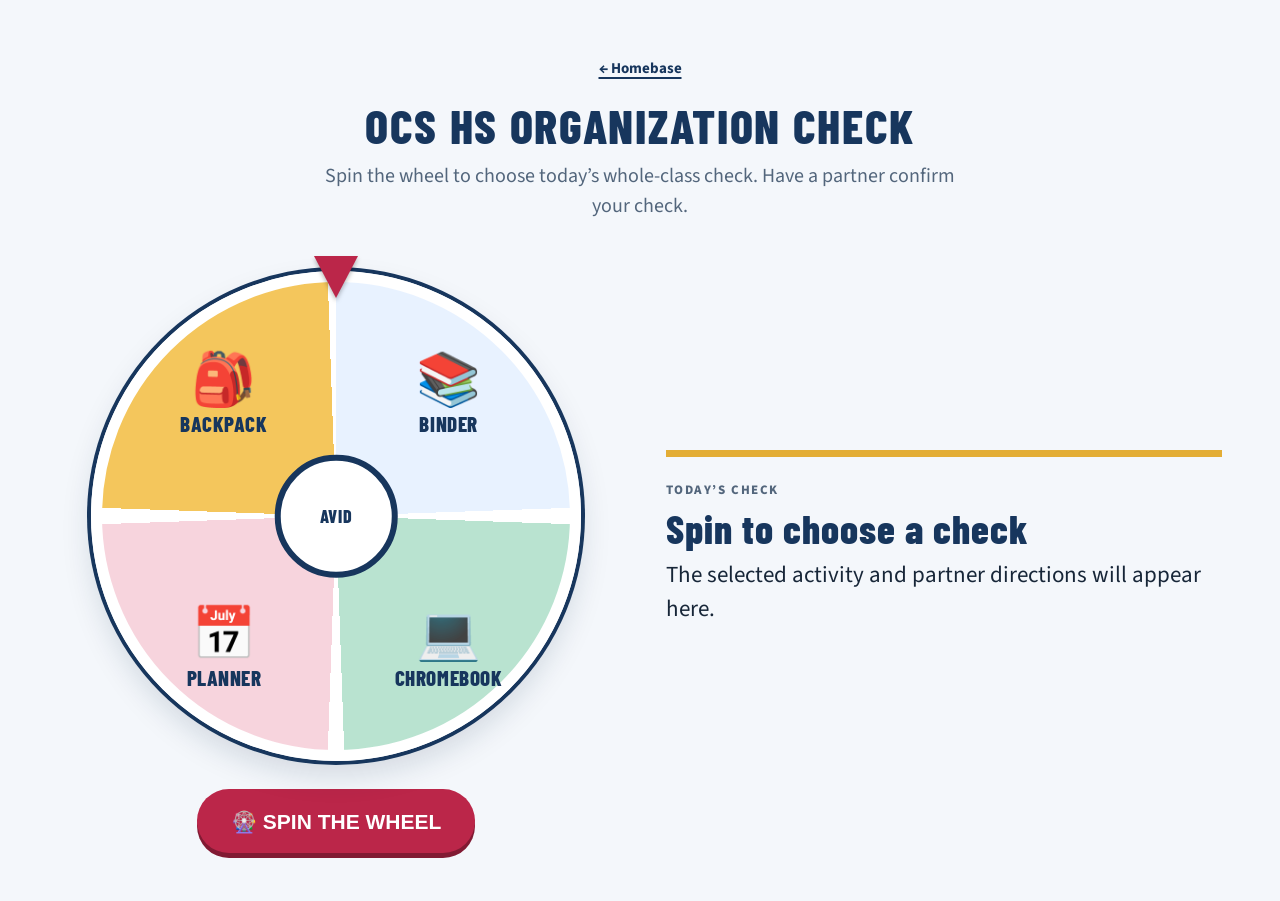
==== avid-check/index.html @ 5d4efcbe "Show HS organization check results beside the wheel" ====
<!doctype html>
<html lang="en">
<head>
  <meta charset="utf-8">
  <meta name="viewport" content="width=device-width, initial-scale=1">
  <meta name="theme-color" content="#f4f7fb">
  <title>OCS HS ORGANIZATION CHECK</title>
  <link rel="preconnect" href="https://fonts.googleapis.com">
  <link rel="preconnect" href="https://fonts.gstatic.com" crossorigin>
  <link href="https://fonts.googleapis.com/css2?family=Barlow+Condensed:wght@500;600;700;800&family=Source+Sans+3:wght@400;500;600;700;800&display=swap" rel="stylesheet">
  <style>
    :root{--navy:#17365d;--navy-deep:#102946;--gold:#e3ad35;--red:#bb2649;--ink:#172638;--muted:#53667c;--paper:#fff;--canvas:#f4f7fb;--line:#d8e1ec;--green:#176b4d}
    *{box-sizing:border-box}
    body{margin:0;min-height:100vh;background:var(--canvas);color:var(--ink);font:18px/1.5 'Source Sans 3',Arial,Helvetica,sans-serif}
    main{max-width:1200px;margin:0 auto;padding:clamp(20px,5vw,54px) 18px 48px;text-align:center}
    .home-link{display:inline-block;margin-bottom:18px;color:var(--navy);font-size:15px;font-weight:700;text-decoration-thickness:2px;text-underline-offset:4px}
    h1,h2,.wheel-label,.hub{font-family:'Barlow Condensed','Arial Narrow',Impact,sans-serif}
    h1{margin:0;color:var(--navy);font-size:clamp(30px,5vw,48px);font-weight:800;letter-spacing:.035em;line-height:1.1}
    .intro{margin:10px auto 0;max-width:650px;color:var(--muted);font-size:clamp(16px,2.3vw,20px)}
    .wheel-stage{position:relative;width:min(100%,490px);aspect-ratio:1;margin:24px auto 28px}
    .pointer{position:absolute;z-index:3;left:50%;top:-15px;transform:translateX(-50%);width:0;height:0;border-left:22px solid transparent;border-right:22px solid transparent;border-top:42px solid var(--red);filter:drop-shadow(0 3px 2px #0004)}
    .wheel{position:absolute;inset:0;border:11px solid var(--paper);border-radius:50%;background:conic-gradient(#e8f2ff 0deg 88deg,#fff 88deg 92deg,#b9e3d0 92deg 178deg,#fff 178deg 182deg,#f7d4dd 182deg 268deg,#fff 268deg 272deg,#f4c65c 272deg 358deg,#fff 358deg 360deg);box-shadow:0 0 0 4px var(--navy),0 14px 30px #10294625;transition:transform 4.4s cubic-bezier(.12,.72,.12,1)}
    .wheel-label{position:absolute;width:42%;color:var(--navy);font-size:clamp(15px,2.2vw,21px);font-weight:800;line-height:1.1;letter-spacing:.025em}
    .wheel-label span{display:block;margin-bottom:7px;font-size:clamp(30px,5.4vw,52px)}
    .wheel-label.backpack{top:14%;left:5%}.wheel-label.binder{top:14%;right:5%}.wheel-label.chromebook{right:5%;bottom:13%}.wheel-label.planner{bottom:13%;left:5%}
    .hub{position:absolute;z-index:2;top:50%;left:50%;display:grid;width:25%;aspect-ratio:1;place-items:center;transform:translate(-50%,-50%);border:6px solid var(--navy);border-radius:50%;background:var(--paper);color:var(--navy);font-size:clamp(14px,2vw,18px);font-weight:800;letter-spacing:.04em}
    button{min-height:64px;padding:16px 34px;border:0;border-radius:999px;background:var(--red);box-shadow:0 5px 0 #811a33;color:#fff;font:900 21px/1 Arial,Helvetica,sans-serif;cursor:pointer}
    button:hover{background:#a61e3f;transform:translateY(-1px)}button:disabled{background:#7d8792;box-shadow:none;cursor:wait;transform:none}
    button:focus-visible,a:focus-visible{outline:4px solid #2671ad;outline-offset:4px}
    .check-layout{display:grid;grid-template-columns:minmax(0,1fr) minmax(0,1fr);gap:clamp(28px,4vw,52px);align-items:center;margin-top:26px}
    .wheel-column,.result-column{min-width:0}
    .result,.ready{margin:0;padding:24px 0;border-top:7px solid var(--gold);text-align:left}
    .ready[hidden]{display:none}
    .result[hidden]{display:none}
    .result-main{display:grid;grid-template-columns:1fr;gap:16px;align-items:center}
    .art{display:grid;min-height:100px;place-items:start}.art svg{width:105px;height:105px}
    .label{margin:0 0 5px;color:var(--muted);font-size:13px;font-weight:800;letter-spacing:.12em;text-transform:uppercase}
    h2{margin:0 0 8px;color:var(--navy);font-size:clamp(28px,4vw,40px);font-weight:800;letter-spacing:.025em;line-height:1.1}
    .directions{margin:0;font-size:clamp(19px,2.5vw,23px)}
    .partner{margin:20px 0 0;padding-top:16px;border-top:1px solid #e7d9b1;color:var(--navy);font-size:17px;font-weight:750}
    .signal{margin:14px 0 0;padding:14px 16px;border-radius:10px;background:#fff;text-align:center;font-size:17px}
    @media(max-width:800px){.check-layout{grid-template-columns:1fr}.result-column{max-width:600px;width:100%;margin:auto}.wheel-stage{width:min(86vw,490px)}}
    @media(max-width:620px){main{padding-top:20px}.wheel-stage{width:min(86vw,390px);margin-top:28px}.wheel-label{font-size:clamp(12px,3.2vw,17px)}.result-main{grid-template-columns:1fr;text-align:center;gap:16px}.art{min-height:140px}.art svg{width:125px;height:125px}.result{text-align:center;padding:18px}.partner{font-size:16px}}
    @media(prefers-reduced-motion:reduce){*,*::before,*::after{scroll-behavior:auto!important;transition:none!important}}
  </style>
</head>
<body>
  <main>
    <a class="home-link" href="../">← Homebase</a>
    <h1>OCS HS ORGANIZATION CHECK</h1>
    <p class="intro">Spin the wheel to choose today’s whole-class check. Have a partner confirm your check.</p>
    <div class="check-layout">
    <div class="wheel-column">
    <div class="wheel-stage" aria-label="Wheel with four class checks">
      <div class="pointer" aria-hidden="true"></div>
      <div class="wheel" id="wheel" aria-hidden="true">
        <div class="wheel-label backpack"><span>🎒</span>BACKPACK</div>
        <div class="wheel-label binder"><span>📚</span>BINDER</div>
        <div class="wheel-label chromebook"><span>💻</span>CHROMEBOOK</div>
        <div class="wheel-label planner"><span>📅</span>PLANNER</div>
      </div>
      <div class="hub" aria-hidden="true">AVID</div>
    </div>
    <button id="spin" type="button">🎡 SPIN THE WHEEL</button>
    </div>
    <div class="result-column">
    <section id="ready" class="ready"><p class="label">Today’s check</p><h2>Spin to choose a check</h2><p class="directions">The selected activity and partner directions will appear here.</p></section>
    <section id="result" class="result" aria-live="polite" aria-atomic="true" hidden>
      <div class="result-main">
        <div class="art" id="art" aria-hidden="true"></div>
        <div><p class="label">Today’s check</p><h2 id="task"></h2><p class="directions" id="directions"></p></div>
      </div>
      <p class="partner" id="partner"></p>
      <p class="signal">👍 <strong>Thumbs up:</strong> Met expectations &nbsp;·&nbsp; <strong>No thumbs up:</strong> Needs follow-up</p>
    </section>
    </div>
    </div>
  </main>
  <script>
    const tasks=[
      {name:'BACKPACK DUMP',directions:'Take your binder out of your backpack. Dump everything else from your backpack onto your table.',partner:'Partner check: Look for loose items, papers, trash, or anything that should not be in the backpack. Then repack neatly.',angle:315,art:'<svg viewBox="0 0 160 160"><path d="M48 45a32 32 0 0 1 64 0h12a12 12 0 0 1 12 12v75a12 12 0 0 1-12 12H36a12 12 0 0 1-12-12V57a12 12 0 0 1 12-12h12Z" fill="#e7f1ff" stroke="#17365d" stroke-width="7"/><path d="M49 46a31 31 0 0 1 62 0M40 73h80v48H40z" fill="#f4c65c" stroke="#17365d" stroke-width="7"/><path d="M58 96h44M70 73v48" stroke="#17365d" stroke-width="7" stroke-linecap="round"/></svg>'},
      {name:'BINDER SHAKE',directions:'Hold your binder up and gently shake it. Nothing should fall out.',partner:'Partner check: Watch your classmate give the binder a gentle shake. If anything falls out, put it into the correct section.',angle:45,art:'<svg viewBox="0 0 160 160"><path d="M40 24h82a12 12 0 0 1 12 12v98H40a12 12 0 0 1-12-12V36a12 12 0 0 1 12-12Z" fill="#fff4d6" stroke="#17365d" stroke-width="7"/><path d="M49 24v110M60 52h52M60 72h42M60 92h48" stroke="#17365d" stroke-width="7" stroke-linecap="round"/><circle cx="40" cy="50" r="4" fill="#bb2649"/><circle cx="40" cy="78" r="4" fill="#bb2649"/><circle cx="40" cy="106" r="4" fill="#bb2649"/></svg>'},
      {name:'CHROMEBOOK CHARGE',directions:'Check your Chromebook battery. It should be charged above 50%.',partner:'Partner check: Have your classmate show the battery level on the screen. If it is at or below 50%, make a plan to charge it.',angle:135,art:'<svg viewBox="0 0 160 160"><rect x="34" y="28" width="92" height="82" rx="8" fill="#e7f1ff" stroke="#17365d" stroke-width="7"/><path d="M20 121h120l-10 13H30l-10-13Z" fill="#f4c65c" stroke="#17365d" stroke-width="7"/><text x="80" y="78" text-anchor="middle" font-family="Arial" font-weight="900" font-size="22" fill="#17365d">50%</text></svg>'},
      {name:'PLANNER CHECK',directions:'Show Mr. Rogers your planner.',partner:'Partner check: Make sure your planner is with you and ready to use. You are not being checked on whether another teacher posted an agenda.',angle:225,art:'<svg viewBox="0 0 160 160"><rect x="28" y="34" width="104" height="100" rx="12" fill="#f7d4dd" stroke="#17365d" stroke-width="7"/><path d="M28 61h104M54 25v20m52-20v20" stroke="#17365d" stroke-width="8" stroke-linecap="round"/><path d="m51 88 10 10 19-21m7 18h22m-57 18h57" fill="none" stroke="#176b4d" stroke-width="7" stroke-linecap="round" stroke-linejoin="round"/></svg>'}
    ];
    const wheel=document.getElementById('wheel'),button=document.getElementById('spin'),result=document.getElementById('result');let rotation=0;
    button.addEventListener('click',()=>{
      button.disabled=true;button.textContent='🎡 SPINNING…';result.hidden=true;document.getElementById('ready').hidden=false;
      const task=tasks[Math.floor(Math.random()*tasks.length)],turns=5+Math.floor(Math.random()*3);
      rotation+=turns*360+((360-task.angle-rotation%360+360)%360);wheel.style.transform=`rotate(${rotation}deg)`;
      window.setTimeout(()=>{document.getElementById('art').innerHTML=task.art;document.getElementById('task').textContent=task.name;document.getElementById('directions').textContent=task.directions;document.getElementById('partner').textContent=task.partner;document.getElementById('ready').hidden=true;result.hidden=false;button.disabled=false;button.textContent='🎡 SPIN AGAIN'},4500);
    });
  </script>
</body>
</html>
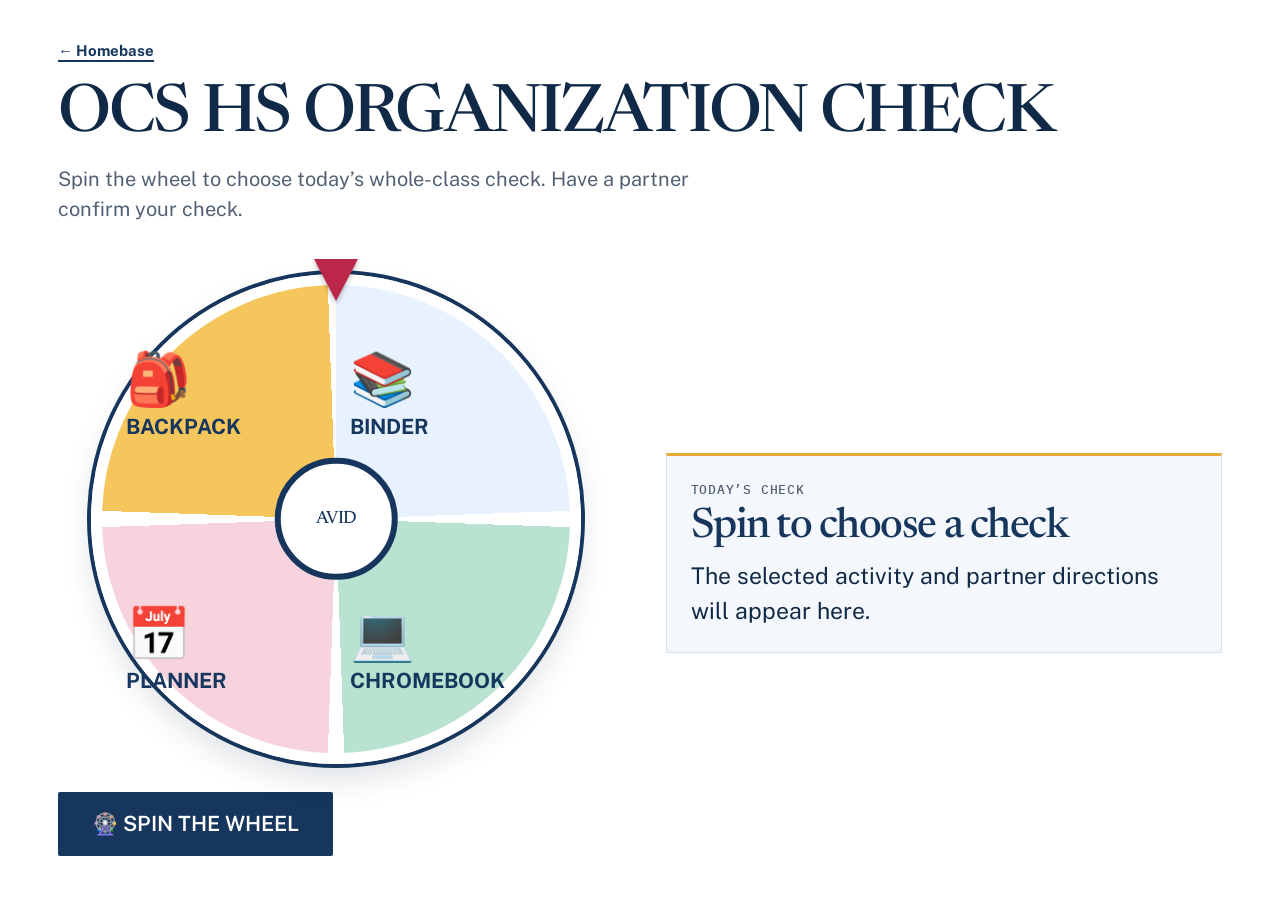
==== commit cb2fd20d: "Unify Homebase pages with APG editorial typography and school palette" ====
--- a/avid-check/index.html
+++ b/avid-check/index.html
@@ -7,8 +7,7 @@
   <title>OCS HS ORGANIZATION CHECK</title>
   <link rel="preconnect" href="https://fonts.googleapis.com">
   <link rel="preconnect" href="https://fonts.gstatic.com" crossorigin>
-  <link href="https://fonts.googleapis.com/css2?family=Barlow+Condensed:wght@500;600;700;800&family=Source+Sans+3:wght@400;500;600;700;800&display=swap" rel="stylesheet">
-  <style>
+    <style>
     :root{--navy:#17365d;--navy-deep:#102946;--gold:#e3ad35;--red:#bb2649;--ink:#172638;--muted:#53667c;--paper:#fff;--canvas:#f4f7fb;--line:#d8e1ec;--green:#176b4d}
     *{box-sizing:border-box}
     body{margin:0;min-height:100vh;background:var(--canvas);color:var(--ink);font:18px/1.5 'Source Sans 3',Arial,Helvetica,sans-serif}
@@ -43,8 +42,9 @@
     @media(max-width:620px){main{padding-top:20px}.wheel-stage{width:min(86vw,390px);margin-top:28px}.wheel-label{font-size:clamp(12px,3.2vw,17px)}.result-main{grid-template-columns:1fr;text-align:center;gap:16px}.art{min-height:140px}.art svg{width:125px;height:125px}.result{text-align:center;padding:18px}.partner{font-size:16px}}
     @media(prefers-reduced-motion:reduce){*,*::before,*::after{scroll-behavior:auto!important;transition:none!important}}
   </style>
+<link rel="stylesheet" href="../homebase-theme.css?v=20261115-editorial">
 </head>
-<body>
+<body class="hb-site" data-hb-page="avid">
   <main>
     <a class="home-link" href="../">← Homebase</a>
     <h1>OCS HS ORGANIZATION CHECK</h1>
--- a/homebase-theme.css
+++ b/homebase-theme.css
@@ -0,0 +1,56 @@
+/* APG's editorial typography, with Homebase's O'Farrell palette. */
+@import url('https://fonts.googleapis.com/css2?family=Newsreader:ital,opsz,wght@0,6..72,400;0,6..72,500;0,6..72,600;1,6..72,500&family=Public+Sans:wght@400;500;600;700&family=IBM+Plex+Mono:wght@400;500;600&display=swap');
+
+:root {
+  --navy:#17365d; --navy-dark:#102946; --navy-deep:#102946;
+  --gold:#e3ad35; --gold-soft:#fff9e9; --red:#bb2649;
+  --ink:#102946; --muted:#526174; --line:#d8e1ec;
+  --paper:#fff; --canvas:#f4f7fb;
+}
+.hb-site {font-family:'Public Sans',Arial,sans-serif;color:var(--ink);background:var(--paper)}
+.hb-site h1,.hb-site h2,.hb-site h3,.hb-site .portal-title,.hb-site .hub,.hb-site .hub-label {font-family:'Newsreader',Georgia,serif;font-weight:500;letter-spacing:-.035em;text-transform:none}
+.hb-site button,.hb-site input,.hb-site textarea,.hb-site select {font-family:'Public Sans',Arial,sans-serif}
+.hb-site .label,.hb-site .eyebrow,.hb-site .kicker,.hb-site .page-head-eyebrow,.hb-site .topbar-back,.hb-site .topbar-brand,.hb-site .qf-label {font-family:'IBM Plex Mono',monospace;font-weight:500;letter-spacing:.06em}
+.hb-site .detention-type h3 {font:600 17px/1.3 'Public Sans',Arial,sans-serif;letter-spacing:0}
+.hb-site :is(a,button,input,textarea,select):focus-visible {outline:3px solid var(--red);outline-offset:4px}
+
+/* Activity pages use the same flat paper, fine rules, and school accents. */
+.hb-site[data-hb-page='avid'] main {text-align:left;padding-top:36px}
+.hb-site[data-hb-page='avid'] h1 {font-size:clamp(38px,6vw,66px);line-height:1.05;color:var(--navy-dark)}
+.hb-site[data-hb-page='avid'] .intro {margin:14px 0 0;max-width:700px}
+.hb-site[data-hb-page='avid'] .result,.hb-site[data-hb-page='avid'] .ready {border:1px solid var(--line);border-top:3px solid var(--gold);border-radius:0;background:#f4f7fb;box-shadow:none}
+.hb-site[data-hb-page='avid'] .ready {padding:24px}
+.hb-site[data-hb-page='avid'] h2 {font-size:clamp(30px,4vw,42px);line-height:1.12}
+.hb-site[data-hb-page='avid'] .wheel-label {font-family:'Public Sans',Arial,sans-serif;font-weight:700;letter-spacing:0}
+.hb-site[data-hb-page='avid'] button {font-family:'Public Sans',Arial,sans-serif;font-weight:600;box-shadow:none;border-radius:2px;background:var(--navy);color:#fff}
+.hb-site[data-hb-page='avid'] button:hover {background:var(--navy-dark)}
+.hb-site[data-hb-page='avid'] button:disabled {background:#7d8792}
+
+.hb-site[data-hb-page='elementary'] {background:#fff;color:var(--ink)}
+.hb-site[data-hb-page='elementary'] header {text-align:left;border-bottom:1px solid var(--line);padding-bottom:20px}
+.hb-site[data-hb-page='elementary'] h1 {font-size:clamp(38px,5vw,62px);line-height:1.05}
+.hb-site[data-hb-page='elementary'] .eyebrow,.hb-site[data-hb-page='elementary'] .instructions .kicker {color:var(--red);font-size:12px}
+.hb-site[data-hb-page='elementary'] .instructions {border-top:3px solid var(--gold)}
+.hb-site[data-hb-page='elementary'] button {background:var(--navy);border-radius:2px;box-shadow:none}
+.hb-site[data-hb-page='elementary'] .wheel-label {font-family:'Public Sans',Arial,sans-serif}
+.hb-site[data-hb-page='elementary'] .pointer {border-top-color:var(--red)}
+
+.hb-site[data-hb-page='quote'] {--navy:#17365d;--navy-2:#f4f7fb;--navy-3:#e8f2ff;--navy-card:#fff;--gold-light:#75531a;--gold-dim:#fff9e9;--gold-border:#dac58f;--red-bright:#bb2649;--red-dim:#fff0f3;--cream:#102946;--cream-2:#172638;--muted:#526174;--muted-2:#607084;--border:#d8e1ec;background:#fff;color:var(--ink)}
+.hb-site[data-hb-page='quote']::before,.hb-site[data-hb-page='quote'] .ambient {display:none}
+.hb-site[data-hb-page='quote'] .topbar {background:#fff;backdrop-filter:none;border-bottom-color:var(--line)}
+.hb-site[data-hb-page='quote'] .topbar-brand {color:var(--navy-dark)}
+.hb-site[data-hb-page='quote'] .topbar-brand span {color:var(--navy)}
+.hb-site[data-hb-page='quote'] .page-head {text-align:left}
+.hb-site[data-hb-page='quote'] .page-head h1 {font:500 clamp(38px,7vw,62px)/1.04 'Newsreader',Georgia,serif;letter-spacing:-.035em}
+.hb-site[data-hb-page='quote'] .page-head h1 em {color:var(--navy)}
+.hb-site[data-hb-page='quote'] .page-head-eyebrow {color:var(--red)}
+.hb-site[data-hb-page='quote'] .card {border:1px solid var(--line);border-radius:0;box-shadow:none;animation:none}
+.hb-site[data-hb-page='quote'] .card::before {background:var(--gold);height:3px}
+.hb-site[data-hb-page='quote'] .card-heading-text h2 {font:500 30px/1.1 'Newsreader',Georgia,serif}
+.hb-site[data-hb-page='quote'] .card-num {font-family:'Newsreader',Georgia,serif;color:var(--navy);opacity:.45;font-weight:500}
+.hb-site[data-hb-page='quote'] :is(.bubble,.preview-q,.qf-text) {font-family:'Newsreader',Georgia,serif;font-weight:500}
+.hb-site[data-hb-page='quote'] :is(.ritem,.note p,td) {color:var(--ink)}
+.hb-site[data-hb-page='quote'] .btn-navy-outline {border-color:var(--navy)}
+.hb-site[data-hb-page='quote'] .err {color:var(--red)}
+.hb-site[data-hb-page='quote'] :is(.plabel.active,.plabel.done,.preview-name,.qf-label,th) {color:#75531a}
+.hb-site[data-hb-page='quote'] :is(input[type='text'],textarea,select) {background-color:#fff;border-color:#aebed0}
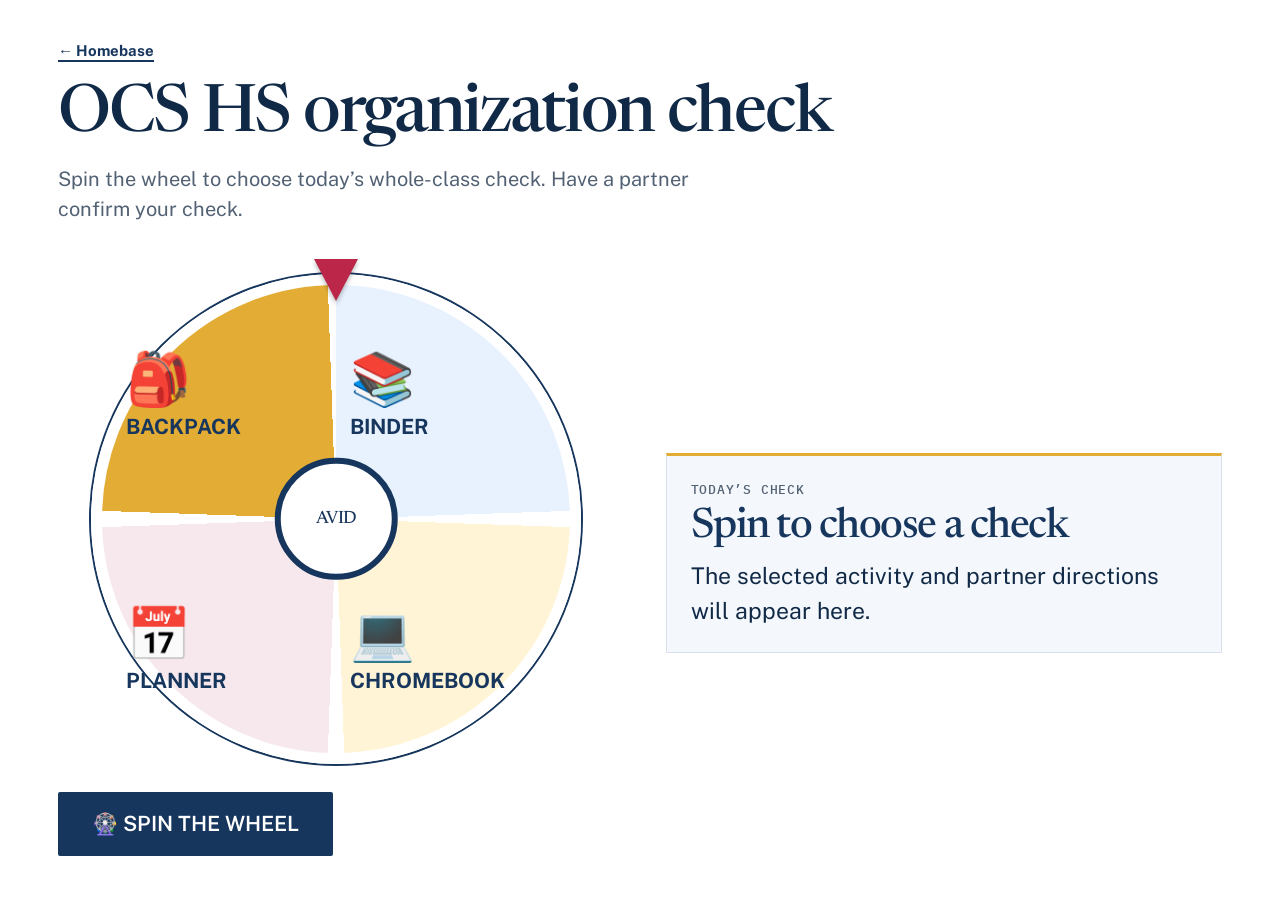
==== commit 960504dd: "Correct uniform heading styles and school palette across activities" ====
--- a/avid-check/index.html
+++ b/avid-check/index.html
@@ -10,10 +10,10 @@
     <style>
     :root{--navy:#17365d;--navy-deep:#102946;--gold:#e3ad35;--red:#bb2649;--ink:#172638;--muted:#53667c;--paper:#fff;--canvas:#f4f7fb;--line:#d8e1ec;--green:#176b4d}
     *{box-sizing:border-box}
-    body{margin:0;min-height:100vh;background:var(--canvas);color:var(--ink);font:18px/1.5 'Source Sans 3',Arial,Helvetica,sans-serif}
+    body{margin:0;min-height:100vh;background:var(--canvas);color:var(--ink);font:18px/1.5 'Public Sans',Arial,Helvetica,sans-serif}
     main{max-width:1200px;margin:0 auto;padding:clamp(20px,5vw,54px) 18px 48px;text-align:center}
     .home-link{display:inline-block;margin-bottom:18px;color:var(--navy);font-size:15px;font-weight:700;text-decoration-thickness:2px;text-underline-offset:4px}
-    h1,h2,.wheel-label,.hub{font-family:'Barlow Condensed','Arial Narrow',Impact,sans-serif}
+    h1,h2,.wheel-label,.hub{font-family:'Newsreader',Georgia,serif}
     h1{margin:0;color:var(--navy);font-size:clamp(30px,5vw,48px);font-weight:800;letter-spacing:.035em;line-height:1.1}
     .intro{margin:10px auto 0;max-width:650px;color:var(--muted);font-size:clamp(16px,2.3vw,20px)}
     .wheel-stage{position:relative;width:min(100%,490px);aspect-ratio:1;margin:24px auto 28px}
@@ -42,12 +42,12 @@
     @media(max-width:620px){main{padding-top:20px}.wheel-stage{width:min(86vw,390px);margin-top:28px}.wheel-label{font-size:clamp(12px,3.2vw,17px)}.result-main{grid-template-columns:1fr;text-align:center;gap:16px}.art{min-height:140px}.art svg{width:125px;height:125px}.result{text-align:center;padding:18px}.partner{font-size:16px}}
     @media(prefers-reduced-motion:reduce){*,*::before,*::after{scroll-behavior:auto!important;transition:none!important}}
   </style>
-<link rel="stylesheet" href="../homebase-theme.css?v=20261115-editorial">
+<link rel="stylesheet" href="../homebase-theme.css?v=20261115-uniform-2">
 </head>
 <body class="hb-site" data-hb-page="avid">
   <main>
     <a class="home-link" href="../">← Homebase</a>
-    <h1>OCS HS ORGANIZATION CHECK</h1>
+    <h1>OCS HS organization check</h1>
     <p class="intro">Spin the wheel to choose today’s whole-class check. Have a partner confirm your check.</p>
     <div class="check-layout">
     <div class="wheel-column">
--- a/homebase-theme.css
+++ b/homebase-theme.css
@@ -11,7 +11,7 @@
 .hb-site h1,.hb-site h2,.hb-site h3,.hb-site .portal-title,.hb-site .hub,.hb-site .hub-label {font-family:'Newsreader',Georgia,serif;font-weight:500;letter-spacing:-.035em;text-transform:none}
 .hb-site button,.hb-site input,.hb-site textarea,.hb-site select {font-family:'Public Sans',Arial,sans-serif}
 .hb-site .label,.hb-site .eyebrow,.hb-site .kicker,.hb-site .page-head-eyebrow,.hb-site .topbar-back,.hb-site .topbar-brand,.hb-site .qf-label {font-family:'IBM Plex Mono',monospace;font-weight:500;letter-spacing:.06em}
-.hb-site .detention-type h3 {font:600 17px/1.3 'Public Sans',Arial,sans-serif;letter-spacing:0}
+.hb-site .detention-type h3 {font:500 23px/1.15 'Newsreader',Georgia,serif;letter-spacing:-.025em}.hb-site .detention-names li{font:500 23px/1.25 'Newsreader',Georgia,serif}.hb-site .detention-empty{font:400 16px/1.5 'Public Sans',Arial,sans-serif}
 .hb-site :is(a,button,input,textarea,select):focus-visible {outline:3px solid var(--red);outline-offset:4px}
 
 /* Activity pages use the same flat paper, fine rules, and school accents. */
@@ -54,3 +54,12 @@
 .hb-site[data-hb-page='quote'] .err {color:var(--red)}
 .hb-site[data-hb-page='quote'] :is(.plabel.active,.plabel.done,.preview-name,.qf-label,th) {color:#75531a}
 .hb-site[data-hb-page='quote'] :is(input[type='text'],textarea,select) {background-color:#fff;border-color:#aebed0}
+
+/* Uniform school-color activity graphics and editorial metadata. */
+.hb-site .topbar-brand{font:500 22px/1.1 'Newsreader',Georgia,serif;letter-spacing:-.025em;text-transform:none}
+.hb-site .home-link,.hb-site .topbar-back{font-family:'Public Sans',Arial,sans-serif}
+.hb-site[data-hb-page='avid'] .wheel{background:conic-gradient(#e8f2ff 0deg 88deg,#fff 88deg 92deg,#fff4d6 92deg 178deg,#fff 178deg 182deg,#f7e8ed 182deg 268deg,#fff 268deg 272deg,#e3ad35 272deg 358deg,#fff 358deg 360deg);box-shadow:0 0 0 2px var(--navy)}
+.hb-site[data-hb-page='avid'] .art,.hb-site[data-hb-page='avid'] .signal{border-radius:0}
+.hb-site[data-hb-page='elementary'] .slice:nth-of-type(1){fill:#e8f2ff}.hb-site[data-hb-page='elementary'] .slice:nth-of-type(2){fill:#fff4d6}.hb-site[data-hb-page='elementary'] .slice:nth-of-type(3){fill:#f7e8ed}.hb-site[data-hb-page='elementary'] .slice:nth-of-type(4){fill:#e3ad35}.hb-site[data-hb-page='elementary'] .slice:nth-of-type(5){fill:#d8e1ec}
+.hb-site[data-hb-page='elementary'] .wheel-label,.hb-site[data-hb-page='elementary'] .hub-label{fill:var(--navy-dark)}
+.hb-site[data-hb-page='elementary'] .hub{stroke:var(--navy)}
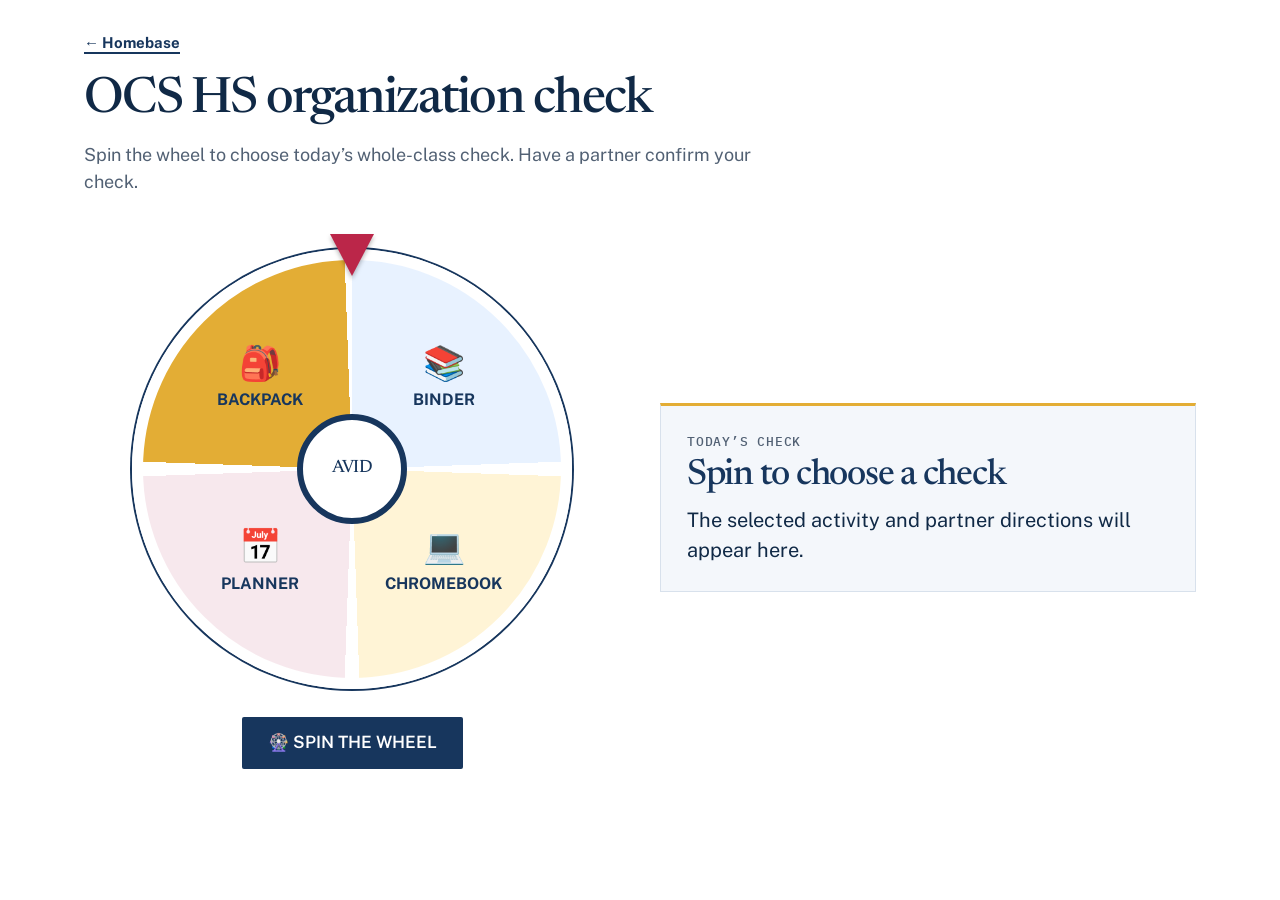
==== commit d679a268: "Repair AVID wheel label orientation and responsive layout" ====
--- a/avid-check/index.html
+++ b/avid-check/index.html
@@ -42,7 +42,28 @@
     @media(max-width:620px){main{padding-top:20px}.wheel-stage{width:min(86vw,390px);margin-top:28px}.wheel-label{font-size:clamp(12px,3.2vw,17px)}.result-main{grid-template-columns:1fr;text-align:center;gap:16px}.art{min-height:140px}.art svg{width:125px;height:125px}.result{text-align:center;padding:18px}.partner{font-size:16px}}
     @media(prefers-reduced-motion:reduce){*,*::before,*::after{scroll-behavior:auto!important;transition:none!important}}
   </style>
-<link rel="stylesheet" href="../homebase-theme.css?v=20261115-uniform-2">
+<link rel="stylesheet" href="../homebase-theme.css?v=20261115-avid-repair">
+<style>
+    /* Keep the activity readable at classroom and laptop sizes. */
+    body.hb-site[data-hb-page='avid'] main{max-width:1160px;padding:28px 24px 40px}
+    body.hb-site[data-hb-page='avid'] h1{font-size:clamp(32px,4vw,50px);line-height:1.08;max-width:850px}
+    body.hb-site[data-hb-page='avid'] .intro{font-size:18px;max-width:680px}
+    .check-layout{grid-template-columns:minmax(0,1fr) minmax(0,1fr);gap:40px;margin-top:32px;align-items:center}
+    .wheel-stage{width:min(100%,440px);margin:22px auto 28px}
+    .wheel-label{width:38%;font-size:16px;line-height:1.15;transform:translate(-50%,-50%) rotate(var(--turn,0deg));transition:transform 4.4s cubic-bezier(.12,.72,.12,1);letter-spacing:0}
+    .wheel-label span{font-size:34px;margin-bottom:8px}
+    .wheel-label.backpack{top:28%;left:28%;right:auto;bottom:auto}
+    .wheel-label.binder{top:28%;left:72%;right:auto;bottom:auto}
+    .wheel-label.chromebook{top:72%;left:72%;right:auto;bottom:auto}
+    .wheel-label.planner{top:72%;left:28%;right:auto;bottom:auto}
+    body.hb-site[data-hb-page='avid'] .result,body.hb-site[data-hb-page='avid'] .ready{padding:26px}
+    body.hb-site[data-hb-page='avid'] h2{font-size:clamp(28px,3vw,36px);line-height:1.1;text-transform:none}
+    .art{min-height:0}.art svg{width:72px;height:72px}
+    .directions{font-size:20px;line-height:1.5}.partner{font-size:16px;line-height:1.55}.signal{font-size:14px;line-height:1.5;padding:14px 10px}
+    .wheel-column{text-align:center}button{font-size:17px;min-height:52px;padding:15px 26px}
+    @media(max-width:800px){.check-layout{grid-template-columns:1fr;gap:28px}.wheel-stage{width:min(100%,390px)}.result-column{max-width:560px}body.hb-site[data-hb-page='avid'] main{padding:24px 20px 36px}}
+    @media(max-width:420px){.wheel-label{font-size:12px}.wheel-label span{font-size:27px}.pointer{border-left-width:16px;border-right-width:16px;border-top-width:32px}.result-main{text-align:left}.art{place-items:start}body.hb-site[data-hb-page='avid'] .result{padding:22px}.wheel{border-width:8px}}
+</style>
 </head>
 <body class="hb-site" data-hb-page="avid">
   <main>
@@ -88,7 +109,8 @@
       button.disabled=true;button.textContent='🎡 SPINNING…';result.hidden=true;document.getElementById('ready').hidden=false;
       const task=tasks[Math.floor(Math.random()*tasks.length)],turns=5+Math.floor(Math.random()*3);
       rotation+=turns*360+((360-task.angle-rotation%360+360)%360);wheel.style.transform=`rotate(${rotation}deg)`;
-      window.setTimeout(()=>{document.getElementById('art').innerHTML=task.art;document.getElementById('task').textContent=task.name;document.getElementById('directions').textContent=task.directions;document.getElementById('partner').textContent=task.partner;document.getElementById('ready').hidden=true;result.hidden=false;button.disabled=false;button.textContent='🎡 SPIN AGAIN'},4500);
+      wheel.querySelectorAll('.wheel-label').forEach(label=>label.style.setProperty('--turn',`${-rotation}deg`));
+      window.setTimeout(()=>{document.getElementById('art').innerHTML=task.art;document.getElementById('task').textContent=task.name.toLowerCase().replace(/\b\w/g,c=>c.toUpperCase());document.getElementById('directions').textContent=task.directions;document.getElementById('partner').textContent=task.partner;document.getElementById('ready').hidden=true;result.hidden=false;button.disabled=false;button.textContent='🎡 SPIN AGAIN'},4500);
     });
   </script>
 </body>
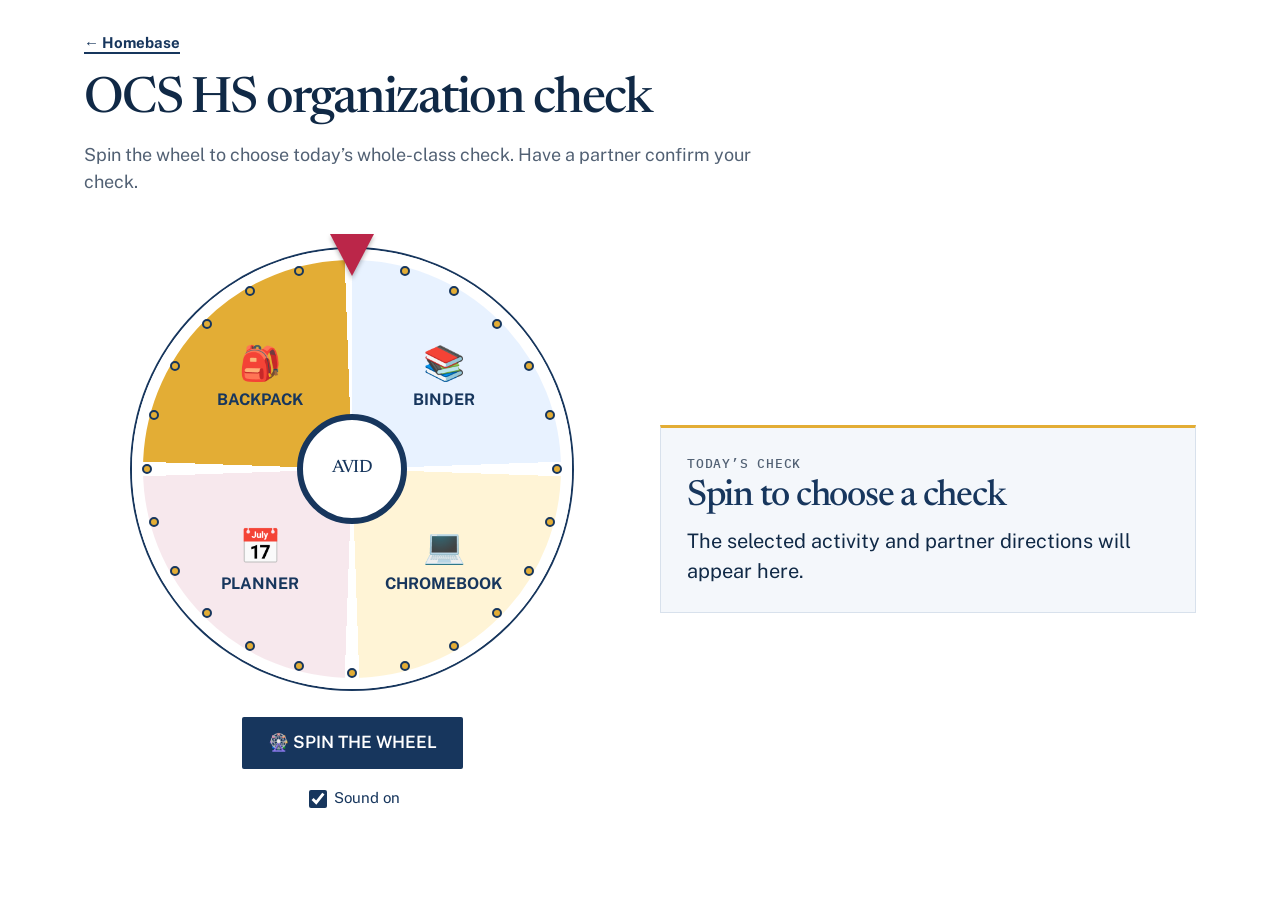
==== commit d2ad05d3: "Add ten-second AVID spin with spoke clicks and finish chime" ====
--- a/avid-check/index.html
+++ b/avid-check/index.html
@@ -45,6 +45,7 @@
 <link rel="stylesheet" href="../homebase-theme.css?v=20261115-avid-repair">
 <style>
     /* Keep the activity readable at classroom and laptop sizes. */
+    body.hb-site[data-hb-page='avid']{overflow-x:clip}
     body.hb-site[data-hb-page='avid'] main{max-width:1160px;padding:28px 24px 40px}
     body.hb-site[data-hb-page='avid'] h1{font-size:clamp(32px,4vw,50px);line-height:1.08;max-width:850px}
     body.hb-site[data-hb-page='avid'] .intro{font-size:18px;max-width:680px}
@@ -64,7 +65,12 @@
     @media(max-width:800px){.check-layout{grid-template-columns:1fr;gap:28px}.wheel-stage{width:min(100%,390px)}.result-column{max-width:560px}body.hb-site[data-hb-page='avid'] main{padding:24px 20px 36px}}
     @media(max-width:420px){.wheel-label{font-size:12px}.wheel-label span{font-size:27px}.pointer{border-left-width:16px;border-right-width:16px;border-top-width:32px}.result-main{text-align:left}.art{place-items:start}body.hb-site[data-hb-page='avid'] .result{padding:22px}.wheel{border-width:8px}}
 </style>
-</head>
+<style>
+.wheel,.wheel-label{transition:none!important}
+.pointer{transform-origin:50% 0}
+.spoke-peg{position:absolute;z-index:1;width:10px;height:10px;border:2px solid var(--navy);border-radius:50%;background:var(--gold);transform:translate(-50%,-50%);pointer-events:none}
+.sound-control{display:block;margin:18px auto 0;font-size:15px;color:var(--navy);cursor:pointer}.sound-control input{width:18px;height:18px;vertical-align:middle;accent-color:var(--navy)}
+</style></head>
 <body class="hb-site" data-hb-page="avid">
   <main>
     <a class="home-link" href="../">← Homebase</a>
@@ -83,6 +89,7 @@
       <div class="hub" aria-hidden="true">AVID</div>
     </div>
     <button id="spin" type="button">🎡 SPIN THE WHEEL</button>
+<label class="sound-control"><input id="sound" type="checkbox" checked> Sound on</label>
     </div>
     <div class="result-column">
     <section id="ready" class="ready"><p class="label">Today’s check</p><h2>Spin to choose a check</h2><p class="directions">The selected activity and partner directions will appear here.</p></section>
@@ -104,14 +111,20 @@
       {name:'CHROMEBOOK CHARGE',directions:'Check your Chromebook battery. It should be charged above 50%.',partner:'Partner check: Have your classmate show the battery level on the screen. If it is at or below 50%, make a plan to charge it.',angle:135,art:'<svg viewBox="0 0 160 160"><rect x="34" y="28" width="92" height="82" rx="8" fill="#e7f1ff" stroke="#17365d" stroke-width="7"/><path d="M20 121h120l-10 13H30l-10-13Z" fill="#f4c65c" stroke="#17365d" stroke-width="7"/><text x="80" y="78" text-anchor="middle" font-family="Arial" font-weight="900" font-size="22" fill="#17365d">50%</text></svg>'},
       {name:'PLANNER CHECK',directions:'Show Mr. Rogers your planner.',partner:'Partner check: Make sure your planner is with you and ready to use. You are not being checked on whether another teacher posted an agenda.',angle:225,art:'<svg viewBox="0 0 160 160"><rect x="28" y="34" width="104" height="100" rx="12" fill="#f7d4dd" stroke="#17365d" stroke-width="7"/><path d="M28 61h104M54 25v20m52-20v20" stroke="#17365d" stroke-width="8" stroke-linecap="round"/><path d="m51 88 10 10 19-21m7 18h22m-57 18h57" fill="none" stroke="#176b4d" stroke-width="7" stroke-linecap="round" stroke-linejoin="round"/></svg>'}
     ];
-    const wheel=document.getElementById('wheel'),button=document.getElementById('spin'),result=document.getElementById('result');let rotation=0;
-    button.addEventListener('click',()=>{
-      button.disabled=true;button.textContent='🎡 SPINNING…';result.hidden=true;document.getElementById('ready').hidden=false;
-      const task=tasks[Math.floor(Math.random()*tasks.length)],turns=5+Math.floor(Math.random()*3);
-      rotation+=turns*360+((360-task.angle-rotation%360+360)%360);wheel.style.transform=`rotate(${rotation}deg)`;
-      wheel.querySelectorAll('.wheel-label').forEach(label=>label.style.setProperty('--turn',`${-rotation}deg`));
-      window.setTimeout(()=>{document.getElementById('art').innerHTML=task.art;document.getElementById('task').textContent=task.name.toLowerCase().replace(/\b\w/g,c=>c.toUpperCase());document.getElementById('directions').textContent=task.directions;document.getElementById('partner').textContent=task.partner;document.getElementById('ready').hidden=true;result.hidden=false;button.disabled=false;button.textContent='🎡 SPIN AGAIN'},4500);
+    const wheel=document.getElementById('wheel'),button=document.getElementById('spin'),result=document.getElementById('result'),sound=document.getElementById('sound'),pointer=document.querySelector('.pointer');
+    let rotation=0,spinning=false,audioContext=null,lastClick=-Infinity;
+    for(let i=0;i<24;i++){const peg=document.createElement('span');peg.className='spoke-peg';peg.setAttribute('aria-hidden','true');const a=i*15*Math.PI/180;peg.style.left=(50+49*Math.sin(a))+'%';peg.style.top=(50-49*Math.cos(a))+'%';wheel.append(peg)}
+    function initAudio(){try{const Audio=window.AudioContext||window.webkitAudioContext;if(Audio&&!audioContext)audioContext=new Audio();if(audioContext&&audioContext.state==='suspended')audioContext.resume().catch(()=>{})}catch(error){audioContext=null}}
+    function tone(frequency,duration,volume,type='sine',delay=0){if(!sound.checked||!audioContext||audioContext.state!=='running')return;try{const now=audioContext.currentTime+delay,osc=audioContext.createOscillator(),gain=audioContext.createGain();osc.type=type;osc.frequency.setValueAtTime(frequency,now);gain.gain.setValueAtTime(volume,now);gain.gain.exponentialRampToValueAtTime(.001,now+duration);osc.connect(gain);gain.connect(audioContext.destination);osc.start(now);osc.stop(now+duration);osc.onended=()=>{osc.disconnect();gain.disconnect()}}catch(error){}}
+    function clickSpoke(now,reduced){if(!reduced)pointer.animate([{transform:'translateX(-50%) rotate(-15deg)'},{transform:'translateX(-50%) rotate(0deg)'}],{duration:85,easing:'ease-out'});if(now-lastClick>28){tone(1250,.025,.045,'triangle');lastClick=now}}
+    function renderRotation(value){wheel.style.transform='rotate('+value+'deg)';wheel.querySelectorAll('.wheel-label').forEach(label=>label.style.setProperty('--turn',-value+'deg'))}
+    function showResult(task){document.getElementById('art').innerHTML=task.art;document.getElementById('task').textContent=task.name.toLowerCase().replace(/\b\w/g,c=>c.toUpperCase());document.getElementById('directions').textContent=task.directions;document.getElementById('partner').textContent=task.partner;document.getElementById('ready').hidden=true;result.hidden=false;spinning=false;button.disabled=false;button.textContent='🎡 SPIN AGAIN';tone(523.25,.25,.07);tone(659.25,.3,.07,'sine',.12);tone(783.99,.45,.07,'sine',.24)}
+    button.addEventListener('click',()=>{if(spinning)return;spinning=true;initAudio();button.disabled=true;button.textContent='🎡 SPINNING…';result.hidden=true;document.getElementById('ready').hidden=false;
+      const task=tasks[Math.floor(Math.random()*tasks.length)],turns=20+Math.floor(Math.random()*5),from=rotation,target=(360-task.angle)%360,to=from+turns*360+((target-from%360+360)%360),reduced=matchMedia('(prefers-reduced-motion: reduce)').matches,duration=reduced?200:10000,start=performance.now();let lastSpoke=Math.floor(from/15);
+      function frame(now){const progress=Math.min(1,(now-start)/duration),ease=1-Math.pow(1-progress,4),value=from+(to-from)*ease;renderRotation(value);const spoke=Math.floor(value/15);if(spoke!==lastSpoke){if(!reduced)clickSpoke(now,false);lastSpoke=spoke}if(progress<1){requestAnimationFrame(frame)}else{rotation=to;renderRotation(rotation);showResult(task)}}
+      requestAnimationFrame(frame);
     });
   </script>
 </body>
 </html>
+
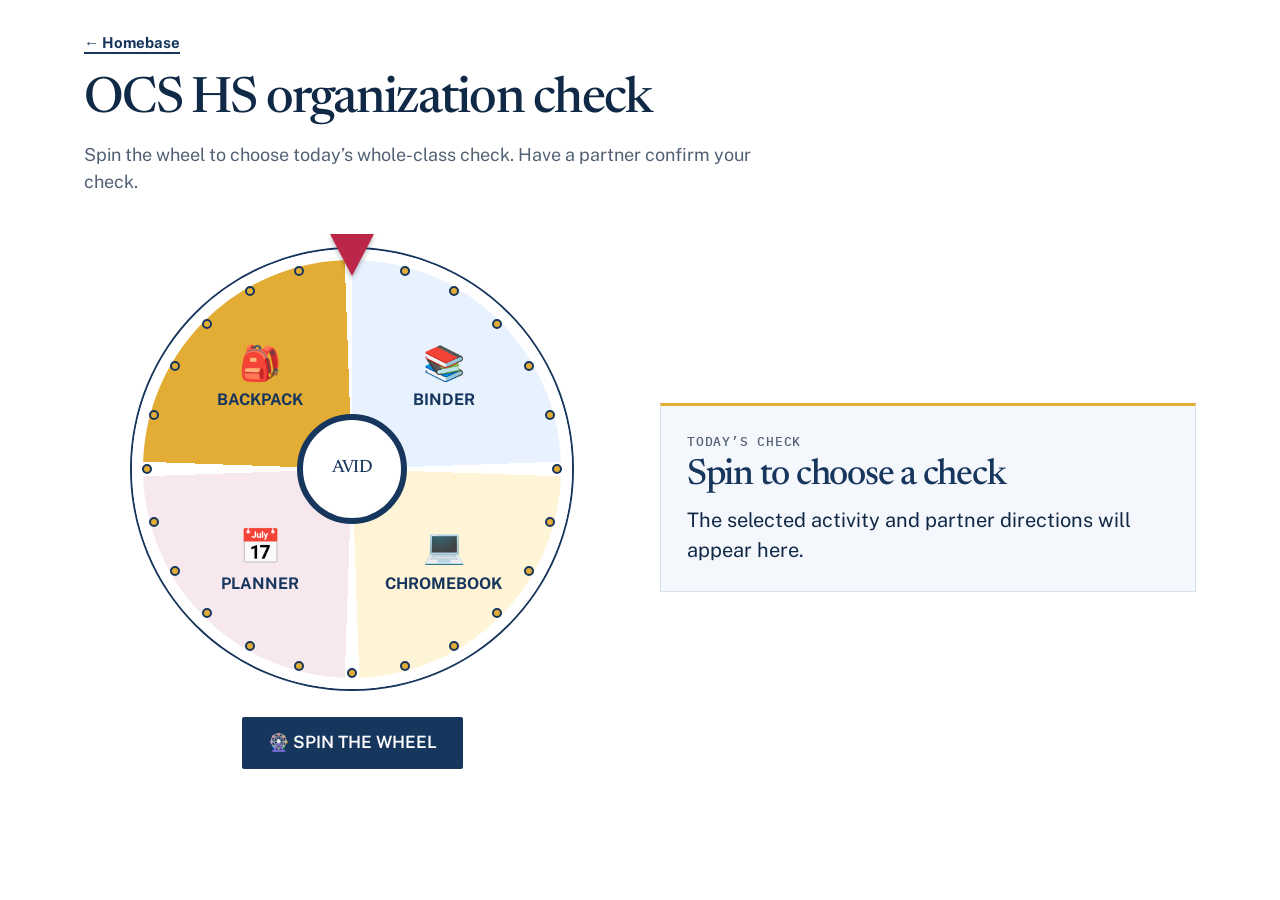
==== commit bee447eb: "Keep spinner sounds automatic without a sound toggle Removed sound control label from the HTML and a" ====
--- a/avid-check/index.html
+++ b/avid-check/index.html
@@ -89,7 +89,7 @@
       <div class="hub" aria-hidden="true">AVID</div>
     </div>
     <button id="spin" type="button">🎡 SPIN THE WHEEL</button>
-<label class="sound-control"><input id="sound" type="checkbox" checked> Sound on</label>
+
     </div>
     <div class="result-column">
     <section id="ready" class="ready"><p class="label">Today’s check</p><h2>Spin to choose a check</h2><p class="directions">The selected activity and partner directions will appear here.</p></section>
@@ -111,11 +111,11 @@
       {name:'CHROMEBOOK CHARGE',directions:'Check your Chromebook battery. It should be charged above 50%.',partner:'Partner check: Have your classmate show the battery level on the screen. If it is at or below 50%, make a plan to charge it.',angle:135,art:'<svg viewBox="0 0 160 160"><rect x="34" y="28" width="92" height="82" rx="8" fill="#e7f1ff" stroke="#17365d" stroke-width="7"/><path d="M20 121h120l-10 13H30l-10-13Z" fill="#f4c65c" stroke="#17365d" stroke-width="7"/><text x="80" y="78" text-anchor="middle" font-family="Arial" font-weight="900" font-size="22" fill="#17365d">50%</text></svg>'},
       {name:'PLANNER CHECK',directions:'Show Mr. Rogers your planner.',partner:'Partner check: Make sure your planner is with you and ready to use. You are not being checked on whether another teacher posted an agenda.',angle:225,art:'<svg viewBox="0 0 160 160"><rect x="28" y="34" width="104" height="100" rx="12" fill="#f7d4dd" stroke="#17365d" stroke-width="7"/><path d="M28 61h104M54 25v20m52-20v20" stroke="#17365d" stroke-width="8" stroke-linecap="round"/><path d="m51 88 10 10 19-21m7 18h22m-57 18h57" fill="none" stroke="#176b4d" stroke-width="7" stroke-linecap="round" stroke-linejoin="round"/></svg>'}
     ];
-    const wheel=document.getElementById('wheel'),button=document.getElementById('spin'),result=document.getElementById('result'),sound=document.getElementById('sound'),pointer=document.querySelector('.pointer');
+    const wheel=document.getElementById('wheel'),button=document.getElementById('spin'),result=document.getElementById('result'),pointer=document.querySelector('.pointer');
     let rotation=0,spinning=false,audioContext=null,lastClick=-Infinity;
     for(let i=0;i<24;i++){const peg=document.createElement('span');peg.className='spoke-peg';peg.setAttribute('aria-hidden','true');const a=i*15*Math.PI/180;peg.style.left=(50+49*Math.sin(a))+'%';peg.style.top=(50-49*Math.cos(a))+'%';wheel.append(peg)}
     function initAudio(){try{const Audio=window.AudioContext||window.webkitAudioContext;if(Audio&&!audioContext)audioContext=new Audio();if(audioContext&&audioContext.state==='suspended')audioContext.resume().catch(()=>{})}catch(error){audioContext=null}}
-    function tone(frequency,duration,volume,type='sine',delay=0){if(!sound.checked||!audioContext||audioContext.state!=='running')return;try{const now=audioContext.currentTime+delay,osc=audioContext.createOscillator(),gain=audioContext.createGain();osc.type=type;osc.frequency.setValueAtTime(frequency,now);gain.gain.setValueAtTime(volume,now);gain.gain.exponentialRampToValueAtTime(.001,now+duration);osc.connect(gain);gain.connect(audioContext.destination);osc.start(now);osc.stop(now+duration);osc.onended=()=>{osc.disconnect();gain.disconnect()}}catch(error){}}
+    function tone(frequency,duration,volume,type='sine',delay=0){if(!audioContext||audioContext.state!=='running')return;try{const now=audioContext.currentTime+delay,osc=audioContext.createOscillator(),gain=audioContext.createGain();osc.type=type;osc.frequency.setValueAtTime(frequency,now);gain.gain.setValueAtTime(volume,now);gain.gain.exponentialRampToValueAtTime(.001,now+duration);osc.connect(gain);gain.connect(audioContext.destination);osc.start(now);osc.stop(now+duration);osc.onended=()=>{osc.disconnect();gain.disconnect()}}catch(error){}}
     function clickSpoke(now,reduced){if(!reduced)pointer.animate([{transform:'translateX(-50%) rotate(-15deg)'},{transform:'translateX(-50%) rotate(0deg)'}],{duration:85,easing:'ease-out'});if(now-lastClick>28){tone(1250,.025,.045,'triangle');lastClick=now}}
     function renderRotation(value){wheel.style.transform='rotate('+value+'deg)';wheel.querySelectorAll('.wheel-label').forEach(label=>label.style.setProperty('--turn',-value+'deg'))}
     function showResult(task){document.getElementById('art').innerHTML=task.art;document.getElementById('task').textContent=task.name.toLowerCase().replace(/\b\w/g,c=>c.toUpperCase());document.getElementById('directions').textContent=task.directions;document.getElementById('partner').textContent=task.partner;document.getElementById('ready').hidden=true;result.hidden=false;spinning=false;button.disabled=false;button.textContent='🎡 SPIN AGAIN';tone(523.25,.25,.07);tone(659.25,.3,.07,'sine',.12);tone(783.99,.45,.07,'sine',.24)}
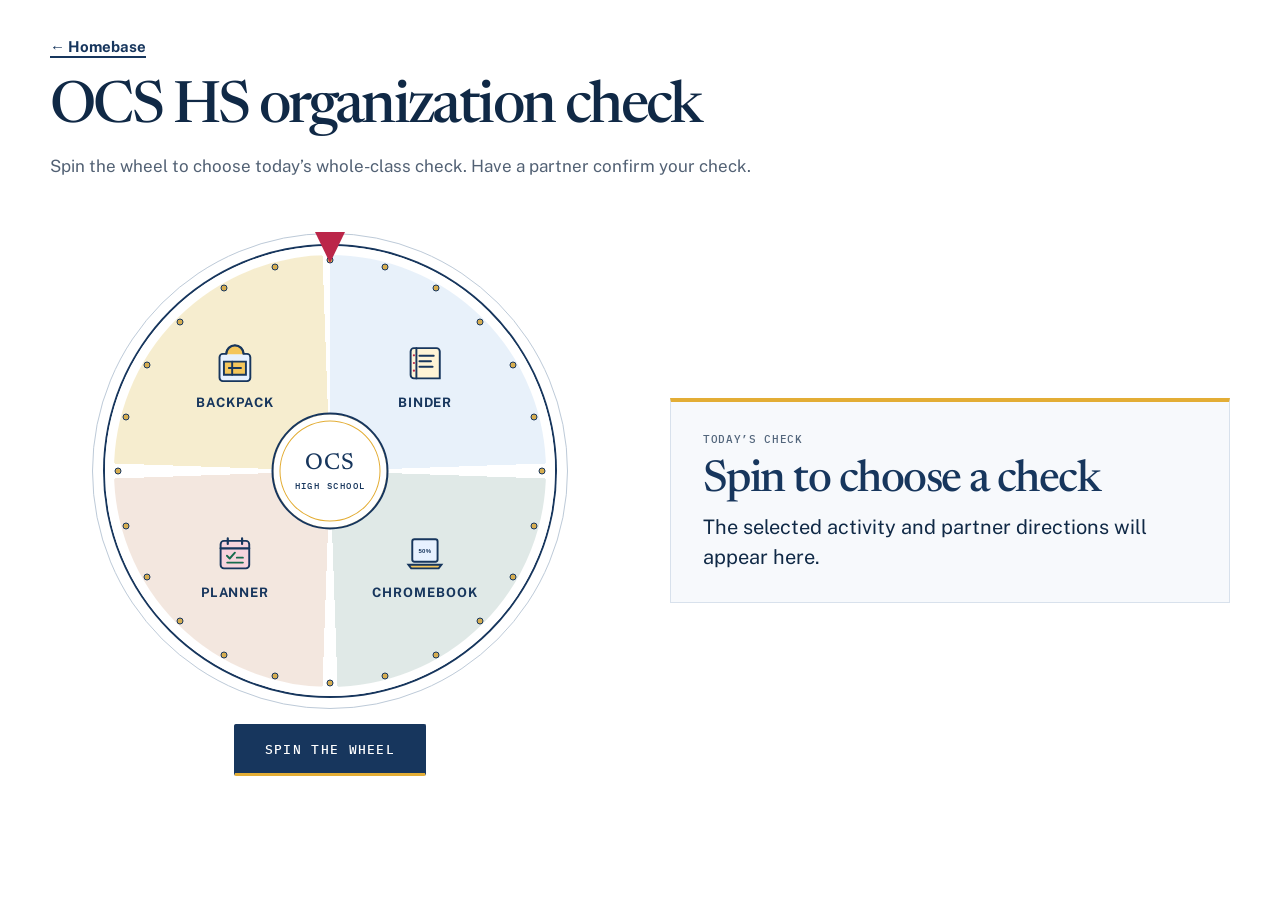
==== commit c80d45a8: "Refine high school spinner with academic styling and restrained landing accents" ====
--- a/avid-check/index.html
+++ b/avid-check/index.html
@@ -70,6 +70,35 @@
 .pointer{transform-origin:50% 0}
 .spoke-peg{position:absolute;z-index:1;width:10px;height:10px;border:2px solid var(--navy);border-radius:50%;background:var(--gold);transform:translate(-50%,-50%);pointer-events:none}
 .sound-control{display:block;margin:18px auto 0;font-size:15px;color:var(--navy);cursor:pointer}.sound-control input{width:18px;height:18px;vertical-align:middle;accent-color:var(--navy)}
+</style><style>
+body.hb-site[data-hb-page="avid"]{background:#fff}
+body.hb-site[data-hb-page="avid"] main{max-width:1240px;padding:32px 30px 48px}
+body.hb-site[data-hb-page="avid"] h1{font-weight:500;font-size:clamp(35px,4.6vw,58px);letter-spacing:-.045em;max-width:1000px}
+body.hb-site[data-hb-page="avid"] .intro{font-size:17px;line-height:1.6;max-width:720px;color:#526174}
+.check-layout{gap:60px!important;padding-top:12px}
+.wheel-stage{width:min(100%,450px);isolation:isolate}
+.wheel-stage::before{content:"";position:absolute;inset:-13px;border:1px solid #bdcad8;border-radius:50%;pointer-events:none}
+body.hb-site[data-hb-page="avid"] .wheel{border:9px solid #fff;box-shadow:0 0 0 2px #17365d;background:conic-gradient(#e8f1fa 0deg 88deg,#fff 88deg 92deg,#e0e9e7 92deg 178deg,#fff 178deg 182deg,#f3e7df 182deg 268deg,#fff 268deg 272deg,#f6edcf 272deg 358deg,#fff 358deg 360deg)}
+.wheel-label{font-family:'Public Sans',Arial,sans-serif;font-size:13px!important;font-weight:700;letter-spacing:.07em!important}
+.wheel-label span{display:grid;place-items:center;margin:0 auto 10px;width:44px;height:44px}
+.wheel-label svg{width:44px;height:44px}
+.wheel-label.selected{color:#102946;text-decoration:underline;text-decoration-color:#d6a62f;text-decoration-thickness:3px;text-underline-offset:7px}
+body.hb-site[data-hb-page="avid"] .hub{width:26%;border:2px solid #17365d;box-shadow:inset 0 0 0 6px #fff,inset 0 0 0 7px #e3ad35;background:#fff;font:500 23px 'Newsreader',Georgia,serif;letter-spacing:.03em}
+.hub small{display:block;font:500 9px 'IBM Plex Mono',monospace;letter-spacing:.16em;margin-top:5px}
+.hub>span{text-align:center}
+.spoke-peg{width:7px;height:7px;border-width:1px;background:#d6ad50}
+.pointer{border-left-width:15px;border-right-width:15px;border-top-width:31px;top:-14px;filter:none}
+body.hb-site[data-hb-page="avid"] .result,body.hb-site[data-hb-page="avid"] .ready{background:#f7f9fc;border:1px solid #d8e1ec;border-top:4px solid #e3ad35;padding:30px 32px}
+body.hb-site[data-hb-page="avid"] h2{font:500 clamp(32px,3.5vw,44px)/1.05 'Newsreader',Georgia,serif;letter-spacing:-.035em}
+body.hb-site[data-hb-page="avid"] .art svg{width:64px;height:64px}
+.label{font:500 11px 'IBM Plex Mono',monospace;letter-spacing:.12em;color:#53667c;margin-bottom:12px}
+.partner{font-weight:400!important;border-top:1px solid #d8e1ec;font-size:16px;line-height:1.65}
+.signal{border-top:1px solid #d8e1ec!important;background:transparent!important;padding:18px 0 0!important;margin-top:20px;font-size:13px!important;text-align:left}
+body.hb-site[data-hb-page="avid"] button{background:#17365d;border:1px solid #17365d;border-bottom:3px solid #e3ad35;box-shadow:none;border-radius:2px;color:#fff;padding:15px 30px;font:500 13px 'IBM Plex Mono',monospace;letter-spacing:.1em}
+body.hb-site[data-hb-page="avid"] button:hover{background:#102946}
+body.hb-site[data-hb-page="avid"] button:disabled{background:#53667c;border-color:#53667c}
+.landing-mark{position:absolute;left:50%;top:0;width:3px;height:12px;background:#e3ad35;z-index:5;pointer-events:none;transform-origin:center}
+@media(max-width:800px){.check-layout{gap:36px!important}.wheel-stage{width:min(82vw,430px)}body.hb-site[data-hb-page="avid"] main{padding:24px 20px 36px}body.hb-site[data-hb-page="avid"] .result,body.hb-site[data-hb-page="avid"] .ready{padding:24px}}
 </style></head>
 <body class="hb-site" data-hb-page="avid">
   <main>
@@ -86,9 +115,9 @@
         <div class="wheel-label chromebook"><span>💻</span>CHROMEBOOK</div>
         <div class="wheel-label planner"><span>📅</span>PLANNER</div>
       </div>
-      <div class="hub" aria-hidden="true">AVID</div>
+      <div class="hub" aria-hidden="true"><span>OCS<small>HIGH SCHOOL</small></span></div>
     </div>
-    <button id="spin" type="button">🎡 SPIN THE WHEEL</button>
+    <button id="spin" type="button">SPIN THE WHEEL</button>
 
     </div>
     <div class="result-column">
@@ -111,6 +140,7 @@
       {name:'CHROMEBOOK CHARGE',directions:'Check your Chromebook battery. It should be charged above 50%.',partner:'Partner check: Have your classmate show the battery level on the screen. If it is at or below 50%, make a plan to charge it.',angle:135,art:'<svg viewBox="0 0 160 160"><rect x="34" y="28" width="92" height="82" rx="8" fill="#e7f1ff" stroke="#17365d" stroke-width="7"/><path d="M20 121h120l-10 13H30l-10-13Z" fill="#f4c65c" stroke="#17365d" stroke-width="7"/><text x="80" y="78" text-anchor="middle" font-family="Arial" font-weight="900" font-size="22" fill="#17365d">50%</text></svg>'},
       {name:'PLANNER CHECK',directions:'Show Mr. Rogers your planner.',partner:'Partner check: Make sure your planner is with you and ready to use. You are not being checked on whether another teacher posted an agenda.',angle:225,art:'<svg viewBox="0 0 160 160"><rect x="28" y="34" width="104" height="100" rx="12" fill="#f7d4dd" stroke="#17365d" stroke-width="7"/><path d="M28 61h104M54 25v20m52-20v20" stroke="#17365d" stroke-width="8" stroke-linecap="round"/><path d="m51 88 10 10 19-21m7 18h22m-57 18h57" fill="none" stroke="#176b4d" stroke-width="7" stroke-linecap="round" stroke-linejoin="round"/></svg>'}
     ];
+    const wheelIcons=[['backpack',0],['binder',1],['chromebook',2],['planner',3]];wheelIcons.forEach(([name,index])=>document.querySelector('.wheel-label.'+name+' span').innerHTML=tasks[index].art);
     const wheel=document.getElementById('wheel'),button=document.getElementById('spin'),result=document.getElementById('result'),pointer=document.querySelector('.pointer');
     let rotation=0,spinning=false,audioContext=null,lastClick=-Infinity;
     for(let i=0;i<24;i++){const peg=document.createElement('span');peg.className='spoke-peg';peg.setAttribute('aria-hidden','true');const a=i*15*Math.PI/180;peg.style.left=(50+49*Math.sin(a))+'%';peg.style.top=(50-49*Math.cos(a))+'%';wheel.append(peg)}
@@ -118,8 +148,9 @@
     function tone(frequency,duration,volume,type='sine',delay=0){if(!audioContext||audioContext.state!=='running')return;try{const now=audioContext.currentTime+delay,osc=audioContext.createOscillator(),gain=audioContext.createGain();osc.type=type;osc.frequency.setValueAtTime(frequency,now);gain.gain.setValueAtTime(volume,now);gain.gain.exponentialRampToValueAtTime(.001,now+duration);osc.connect(gain);gain.connect(audioContext.destination);osc.start(now);osc.stop(now+duration);osc.onended=()=>{osc.disconnect();gain.disconnect()}}catch(error){}}
     function clickSpoke(now,reduced){if(!reduced)pointer.animate([{transform:'translateX(-50%) rotate(-15deg)'},{transform:'translateX(-50%) rotate(0deg)'}],{duration:85,easing:'ease-out'});if(now-lastClick>28){tone(1250,.025,.045,'triangle');lastClick=now}}
     function renderRotation(value){wheel.style.transform='rotate('+value+'deg)';wheel.querySelectorAll('.wheel-label').forEach(label=>label.style.setProperty('--turn',-value+'deg'))}
-    function showResult(task){document.getElementById('art').innerHTML=task.art;document.getElementById('task').textContent=task.name.toLowerCase().replace(/\b\w/g,c=>c.toUpperCase());document.getElementById('directions').textContent=task.directions;document.getElementById('partner').textContent=task.partner;document.getElementById('ready').hidden=true;result.hidden=false;spinning=false;button.disabled=false;button.textContent='🎡 SPIN AGAIN';tone(523.25,.25,.07);tone(659.25,.3,.07,'sine',.12);tone(783.99,.45,.07,'sine',.24)}
-    button.addEventListener('click',()=>{if(spinning)return;spinning=true;initAudio();button.disabled=true;button.textContent='🎡 SPINNING…';result.hidden=true;document.getElementById('ready').hidden=false;
+    function finishAccent(task){document.querySelectorAll('.wheel-label').forEach(label=>label.classList.remove('selected'));const names={315:'backpack',45:'binder',135:'chromebook',225:'planner'};document.querySelector('.wheel-label.'+names[task.angle]).classList.add('selected');if(matchMedia('(prefers-reduced-motion: reduce)').matches)return;result.animate([{opacity:.3,transform:'translateY(10px)'},{opacity:1,transform:'translateY(0)'}],{duration:350,easing:'ease-out'});const stage=document.querySelector('.wheel-stage');for(let i=0;i<7;i++){const mark=document.createElement('span');mark.className='landing-mark';mark.setAttribute('aria-hidden','true');stage.append(mark);const a=(i-3)*.38;mark.animate([{transform:'translate(-50%,0) rotate('+i*25+'deg)',opacity:1},{transform:'translate('+(-2+Math.sin(a)*75)+'px,'+(-25-Math.cos(a)*30)+'px) rotate('+i*25+'deg)',opacity:0}],{duration:600,easing:'ease-out'});setTimeout(()=>mark.remove(),650)}}
+    function showResult(task){document.getElementById('art').innerHTML=task.art;document.getElementById('task').textContent=task.name.toLowerCase().replace(/\b\w/g,c=>c.toUpperCase());document.getElementById('directions').textContent=task.directions;document.getElementById('partner').textContent=task.partner;document.getElementById('ready').hidden=true;result.hidden=false;finishAccent(task);spinning=false;button.disabled=false;button.textContent='SPIN AGAIN';tone(523.25,.25,.07);tone(659.25,.3,.07,'sine',.12);tone(783.99,.45,.07,'sine',.24)}
+    button.addEventListener('click',()=>{if(spinning)return;document.querySelectorAll('.wheel-label').forEach(label=>label.classList.remove('selected'));spinning=true;initAudio();button.disabled=true;button.textContent='SPINNING…';result.hidden=true;document.getElementById('ready').hidden=false;
       const task=tasks[Math.floor(Math.random()*tasks.length)],turns=20+Math.floor(Math.random()*5),from=rotation,target=(360-task.angle)%360,to=from+turns*360+((target-from%360+360)%360),reduced=matchMedia('(prefers-reduced-motion: reduce)').matches,duration=reduced?200:10000,start=performance.now();let lastSpoke=Math.floor(from/15);
       function frame(now){const progress=Math.min(1,(now-start)/duration),ease=1-Math.pow(1-progress,4),value=from+(to-from)*ease;renderRotation(value);const spoke=Math.floor(value/15);if(spoke!==lastSpoke){if(!reduced)clickSpoke(now,false);lastSpoke=spoke}if(progress<1){requestAnimationFrame(frame)}else{rotation=to;renderRotation(rotation);showResult(task)}}
       requestAnimationFrame(frame);
@@ -128,3 +159,4 @@
 </body>
 </html>
 
+
